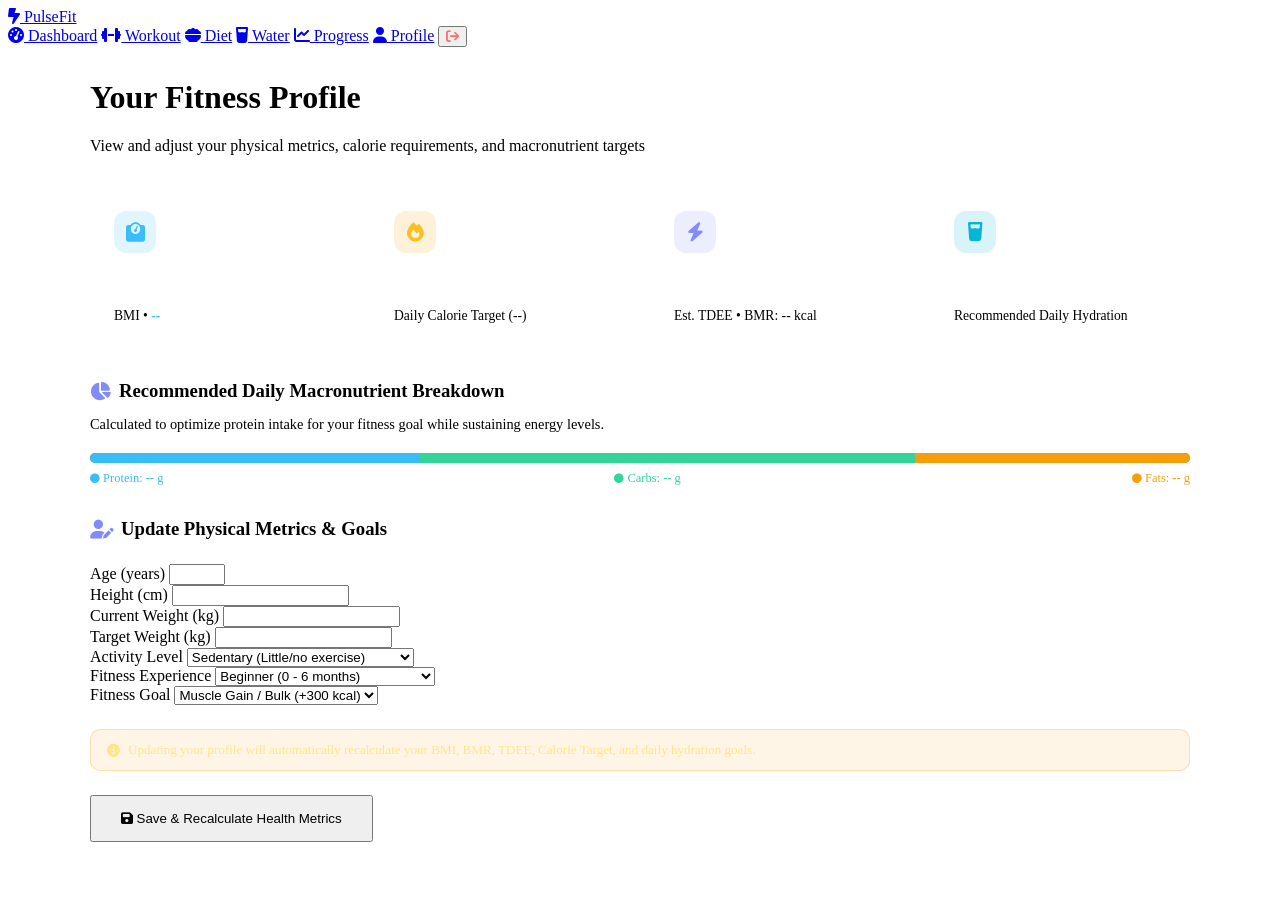
==== src/main/resources/static/profile.html @ 6e2e1f79 "my fintness Web-Application" ====
<!DOCTYPE html>
<html lang="en">
<head>
  <meta charset="UTF-8">
  <meta name="viewport" content="width=device-width, initial-scale=1.0">
  <title>My Fitness Profile — PulseFit</title>
  <link rel="stylesheet" href="/css/main.css">
  <link rel="stylesheet" href="/css/components.css">
  <link rel="preconnect" href="https://fonts.googleapis.com">
  <link rel="preconnect" href="https://fonts.gstatic.com" crossorigin>
  <link href="https://fonts.googleapis.com/css2?family=Inter:wght@400;500;600;700;800&display=swap" rel="stylesheet">
  <link rel="stylesheet" href="https://cdnjs.cloudflare.com/ajax/libs/font-awesome/6.5.1/css/all.min.css">
  <style>
    .profile-container {
      max-width: 1100px;
      margin: 2rem auto;
      padding: 0 1.5rem;
    }
    .metrics-summary-grid {
      display: grid;
      grid-template-columns: repeat(auto-fit, minmax(200px, 1fr));
      gap: 1.25rem;
      margin-bottom: 2rem;
    }
    .metric-card {
      background: var(--glass);
      border: 1px solid var(--border-color);
      border-radius: 16px;
      padding: 1.5rem;
      position: relative;
      overflow: hidden;
      display: flex;
      flex-direction: column;
      justify-content: space-between;
    }
    .metric-card .icon-badge {
      width: 42px;
      height: 42px;
      border-radius: 12px;
      display: flex;
      align-items: center;
      justify-content: center;
      margin-bottom: 1rem;
      font-size: 1.2rem;
    }
    .metric-card .val {
      font-size: 1.8rem;
      font-weight: 800;
      color: #ffffff;
      line-height: 1.2;
    }
    .metric-card .sub {
      font-size: 0.85rem;
      color: var(--text-muted);
      margin-top: 0.25rem;
    }
    .macro-bar-container {
      margin-top: 1rem;
      background: rgba(15, 23, 42, 0.6);
      height: 10px;
      border-radius: 9999px;
      overflow: hidden;
      display: flex;
    }
    .macro-segment {
      height: 100%;
    }
    .macro-legend {
      display: flex;
      justify-content: space-between;
      margin-top: 0.5rem;
      font-size: 0.78rem;
    }
  </style>
</head>
<body>

  <!-- App Navbar -->
  <header class="navbar">
    <a href="/dashboard.html" class="brand">
      <i class="fa-solid fa-bolt-lightning"></i> PulseFit
    </a>
    <nav class="nav-links">
      <a href="/dashboard.html" class="btn btn-outline"><i class="fa-solid fa-gauge-high"></i> Dashboard</a>
      <a href="/workout.html" class="btn btn-outline"><i class="fa-solid fa-dumbbell"></i> Workout</a>
      <a href="/diet.html" class="btn btn-outline"><i class="fa-solid fa-bowl-food"></i> Diet</a>
      <a href="/water.html" class="btn btn-outline"><i class="fa-solid fa-glass-water"></i> Water</a>
      <a href="/progress.html" class="btn btn-outline"><i class="fa-solid fa-chart-line"></i> Progress</a>
      <a href="/profile.html" class="btn btn-primary"><i class="fa-solid fa-user"></i> Profile</a>
      <button onclick="logout()" class="btn btn-outline" style="color: #f87171;"><i class="fa-solid fa-arrow-right-from-bracket"></i></button>
    </nav>
  </header>

  <main class="profile-container">
    <div style="margin-bottom: 2rem;">
      <h1 style="font-size: 2rem; font-weight: 800;" id="userGreeting">Your Fitness Profile</h1>
      <p style="color: var(--text-muted); margin-top: 0.25rem;">View and adjust your physical metrics, calorie requirements, and macronutrient targets</p>
    </div>

    <!-- Metrics Cards Grid -->
    <div class="metrics-summary-grid">
      <!-- BMI Card -->
      <div class="metric-card">
        <div>
          <div class="icon-badge" style="background: rgba(56, 189, 248, 0.15); color: #38bdf8;">
            <i class="fa-solid fa-weight-scale"></i>
          </div>
          <div class="val" id="cardBmi">--</div>
          <div class="sub">BMI &bull; <span id="cardBmiCat" style="color: #38bdf8; font-weight: 600;">--</span></div>
        </div>
      </div>

      <!-- Calorie Target Card -->
      <div class="metric-card">
        <div>
          <div class="icon-badge" style="background: rgba(245, 158, 11, 0.15); color: #fbbf24;">
            <i class="fa-solid fa-fire"></i>
          </div>
          <div class="val" id="cardCalories">-- kcal</div>
          <div class="sub">Daily Calorie Target (<span id="cardGoal">--</span>)</div>
        </div>
      </div>

      <!-- TDEE & BMR Card -->
      <div class="metric-card">
        <div>
          <div class="icon-badge" style="background: rgba(129, 140, 248, 0.15); color: #818cf8;">
            <i class="fa-solid fa-bolt"></i>
          </div>
          <div class="val" id="cardTdee">-- kcal</div>
          <div class="sub">Est. TDEE &bull; BMR: <span id="cardBmr">--</span> kcal</div>
        </div>
      </div>

      <!-- Water Goal Card -->
      <div class="metric-card">
        <div>
          <div class="icon-badge" style="background: rgba(6, 182, 212, 0.15); color: #06b6d4;">
            <i class="fa-solid fa-glass-water"></i>
          </div>
          <div class="val" id="cardWater">-- L</div>
          <div class="sub">Recommended Daily Hydration</div>
        </div>
      </div>
    </div>

    <!-- Macronutrients Target Card -->
    <div class="card" style="margin-bottom: 2rem;">
      <h3 style="display: flex; align-items: center; gap: 0.5rem; margin-bottom: 0.5rem;">
        <i class="fa-solid fa-chart-pie" style="color: #818cf8;"></i> Recommended Daily Macronutrient Breakdown
      </h3>
      <p style="color: var(--text-muted); font-size: 0.9rem;">Calculated to optimize protein intake for your fitness goal while sustaining energy levels.</p>

      <div class="macro-bar-container" style="margin-top: 1.25rem;">
        <div id="barProtein" class="macro-segment" style="background: #38bdf8; width: 30%;"></div>
        <div id="barCarbs" class="macro-segment" style="background: #34d399; width: 45%;"></div>
        <div id="barFat" class="macro-segment" style="background: #f59e0b; width: 25%;"></div>
      </div>

      <div class="macro-legend">
        <span style="color: #38bdf8;"><i class="fa-solid fa-circle" style="font-size: 0.6rem;"></i> Protein: <strong id="valProtein">--</strong> g</span>
        <span style="color: #34d399;"><i class="fa-solid fa-circle" style="font-size: 0.6rem;"></i> Carbs: <strong id="valCarbs">--</strong> g</span>
        <span style="color: #f59e0b;"><i class="fa-solid fa-circle" style="font-size: 0.6rem;"></i> Fats: <strong id="valFat">--</strong> g</span>
      </div>
    </div>

    <!-- Edit Profile Form -->
    <div class="card">
      <h3 style="display: flex; align-items: center; gap: 0.5rem; margin-bottom: 1.5rem;">
        <i class="fa-solid fa-user-pen" style="color: #818cf8;"></i> Update Physical Metrics & Goals
      </h3>

      <form id="profileForm">
        <div class="form-row">
          <div class="form-group">
            <label for="profAge">Age (years)</label>
            <input type="number" id="profAge" class="form-control" min="12" max="100" required>
          </div>
          <div class="form-group">
            <label for="profHeight">Height (cm)</label>
            <input type="number" id="profHeight" class="form-control" step="0.1" required>
          </div>
          <div class="form-group">
            <label for="profWeight">Current Weight (kg)</label>
            <input type="number" id="profWeight" class="form-control" step="0.1" required>
          </div>
          <div class="form-group">
            <label for="profTargetWeight">Target Weight (kg)</label>
            <input type="number" id="profTargetWeight" class="form-control" step="0.1">
          </div>
        </div>

        <div class="form-row">
          <div class="form-group">
            <label for="profActivity">Activity Level</label>
            <select id="profActivity" class="form-control" required>
              <option value="SEDENTARY">Sedentary (Little/no exercise)</option>
              <option value="LIGHTLY_ACTIVE">Lightly Active (1-3 days/week)</option>
              <option value="MODERATELY_ACTIVE">Moderately Active (3-5 days/week)</option>
              <option value="VERY_ACTIVE">Very Active (6-7 days/week)</option>
            </select>
          </div>

          <div class="form-group">
            <label for="profExperience">Fitness Experience</label>
            <select id="profExperience" class="form-control" required>
              <option value="BEGINNER">Beginner (0 - 6 months)</option>
              <option value="INTERMEDIATE">Intermediate (6 months - 2 years)</option>
              <option value="ADVANCED">Advanced (2+ years)</option>
            </select>
          </div>

          <div class="form-group">
            <label for="profGoal">Fitness Goal</label>
            <select id="profGoal" class="form-control" required>
              <option value="MUSCLE_GAIN">Muscle Gain / Bulk (+300 kcal)</option>
              <option value="FAT_LOSS">Fat Loss (-400 kcal)</option>
              <option value="WEIGHT_LOSS">Weight Loss (-500 kcal)</option>
              <option value="MAINTENANCE">Weight Maintenance</option>
              <option value="GENERAL_FITNESS">General Fitness</option>
            </select>
          </div>
        </div>

        <div style="background: rgba(245, 158, 11, 0.1); border: 1px solid rgba(245, 158, 11, 0.25); border-radius: 10px; padding: 0.75rem 1rem; font-size: 0.82rem; color: #fde68a; margin: 1.5rem 0; display: flex; gap: 0.5rem; align-items: center;">
          <i class="fa-solid fa-circle-info"></i>
          <span>Updating your profile will automatically recalculate your BMI, BMR, TDEE, Calorie Target, and daily hydration goals.</span>
        </div>

        <button type="submit" class="btn btn-primary" id="saveBtn" style="padding: 0.85rem 1.8rem;">
          <i class="fa-solid fa-floppy-disk"></i> Save & Recalculate Health Metrics
        </button>
      </form>
    </div>
  </main>

  <script src="/js/api.js"></script>
  <script>
    if (!isAuthenticated()) {
      window.location.href = '/login.html';
    }

    const user = getUser();
    if (user && user.fullName) {
      document.getElementById('userGreeting').textContent = `${user.fullName}'s Fitness Profile`;
    }

    async function loadProfile() {
      try {
        const response = await apiFetch('/api/users/profile');
        if (response.success && response.data) {
          populateProfile(response.data);
        }
      } catch (err) {
        showToast('Failed to load profile: ' + err.message, 'error');
      }
    }

    function populateProfile(p) {
      document.getElementById('cardBmi').textContent = p.bmi ? p.bmi.toFixed(1) : '--';
      document.getElementById('cardBmiCat').textContent = p.bmiCategory || '--';
      document.getElementById('cardCalories').textContent = (p.dailyCalorieTarget ? p.dailyCalorieTarget.toLocaleString() : '--') + ' kcal';
      document.getElementById('cardGoal').textContent = (p.fitnessGoal || '').replace('_', ' ');
      document.getElementById('cardTdee').textContent = (p.tdee ? Math.round(p.tdee).toLocaleString() : '--') + ' kcal';
      document.getElementById('cardBmr').textContent = p.bmr ? Math.round(p.bmr).toLocaleString() : '--';
      document.getElementById('cardWater').textContent = p.waterTargetMl ? (p.waterTargetMl / 1000).toFixed(1) + ' L' : '--';

      // Macros
      document.getElementById('valProtein').textContent = p.proteinTargetG || 0;
      document.getElementById('valCarbs').textContent = p.carbsTargetG || 0;
      document.getElementById('valFat').textContent = p.fatTargetG || 0;

      const totalMacroGrams = (p.proteinTargetG || 0) + (p.carbsTargetG || 0) + (p.fatTargetG || 0);
      if (totalMacroGrams > 0) {
        document.getElementById('barProtein').style.width = ((p.proteinTargetG / totalMacroGrams) * 100) + '%';
        document.getElementById('barCarbs').style.width = ((p.carbsTargetG / totalMacroGrams) * 100) + '%';
        document.getElementById('barFat').style.width = ((p.fatTargetG / totalMacroGrams) * 100) + '%';
      }

      // Populate Form Fields
      document.getElementById('profAge').value = p.age || '';
      document.getElementById('profHeight').value = p.heightCm || '';
      document.getElementById('profWeight').value = p.weightKg || '';
      document.getElementById('profTargetWeight').value = p.targetWeightKg || '';
      if (p.activityLevel) document.getElementById('profActivity').value = p.activityLevel;
      if (p.fitnessExperience) document.getElementById('profExperience').value = p.fitnessExperience;
      if (p.fitnessGoal) document.getElementById('profGoal').value = p.fitnessGoal;
    }

    document.getElementById('profileForm').addEventListener('submit', async (e) => {
      e.preventDefault();
      const saveBtn = document.getElementById('saveBtn');
      saveBtn.disabled = true;
      saveBtn.innerHTML = '<i class="fa-solid fa-spinner fa-spin"></i> Recalculating...';

      const payload = {
        age: parseInt(document.getElementById('profAge').value),
        heightCm: parseFloat(document.getElementById('profHeight').value),
        weightKg: parseFloat(document.getElementById('profWeight').value),
        targetWeightKg: parseFloat(document.getElementById('profTargetWeight').value) || parseFloat(document.getElementById('profWeight').value),
        activityLevel: document.getElementById('profActivity').value,
        fitnessExperience: document.getElementById('profExperience').value,
        fitnessGoal: document.getElementById('profGoal').value
      };

      try {
        const response = await apiFetch('/api/users/profile', {
          method: 'PUT',
          body: JSON.stringify(payload)
        });

        if (response.success && response.data) {
          showToast('Profile updated & health metrics recalculated!', 'success');
          populateProfile(response.data);
        }
      } catch (err) {
        showToast(err.message || 'Failed to update profile', 'error');
      } finally {
        saveBtn.disabled = false;
        saveBtn.innerHTML = '<i class="fa-solid fa-floppy-disk"></i> Save & Recalculate Health Metrics';
      }
    });

    document.addEventListener('DOMContentLoaded', loadProfile);
  </script>
</body>
</html>
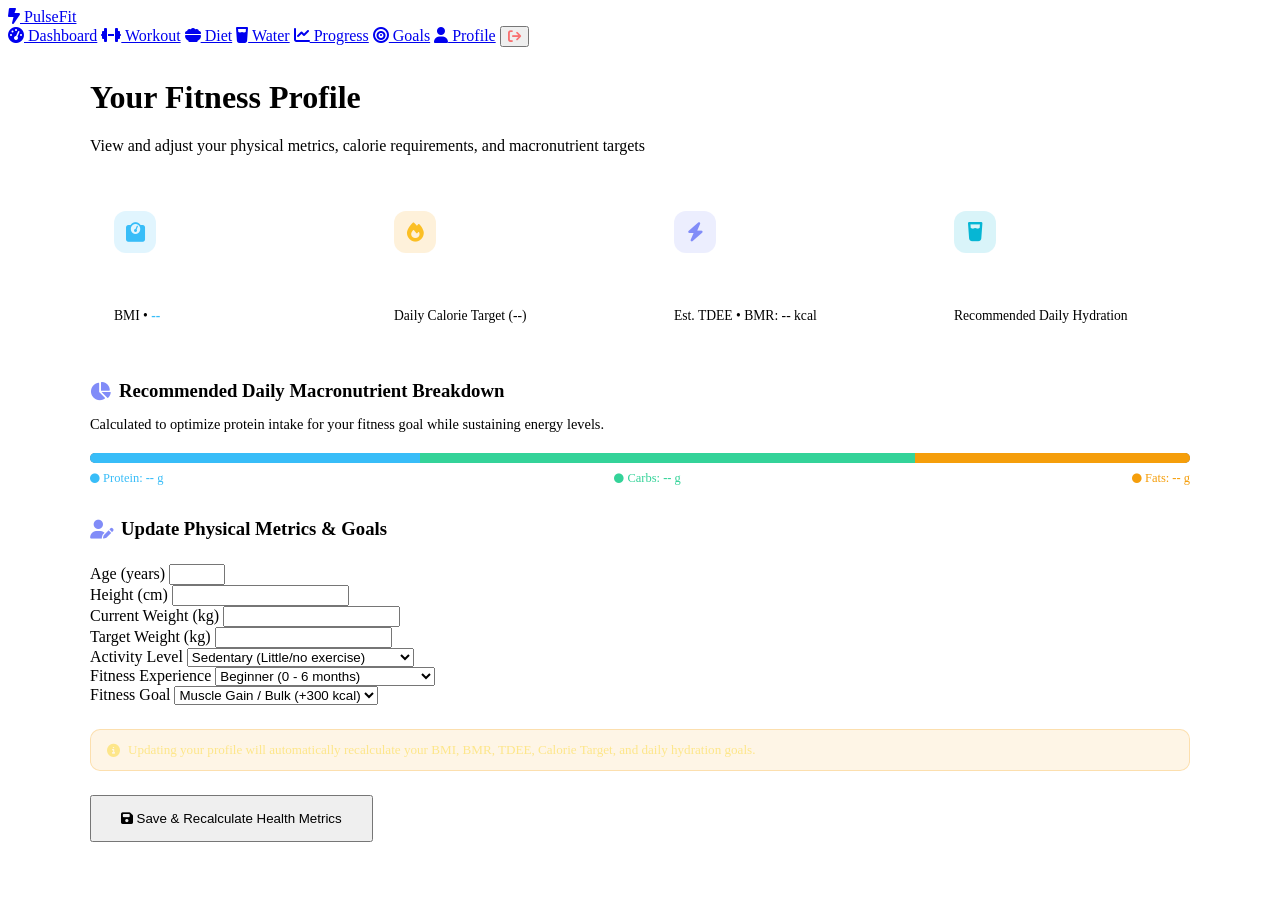
==== commit 1445694f: "inserted daily workout traiking and other features" ====
--- a/src/main/resources/static/profile.html
+++ b/src/main/resources/static/profile.html
@@ -86,6 +86,7 @@
       <a href="/diet.html" class="btn btn-outline"><i class="fa-solid fa-bowl-food"></i> Diet</a>
       <a href="/water.html" class="btn btn-outline"><i class="fa-solid fa-glass-water"></i> Water</a>
       <a href="/progress.html" class="btn btn-outline"><i class="fa-solid fa-chart-line"></i> Progress</a>
+      <a href="/goals.html" class="btn btn-outline"><i class="fa-solid fa-bullseye"></i> Goals</a>
       <a href="/profile.html" class="btn btn-primary"><i class="fa-solid fa-user"></i> Profile</a>
       <button onclick="logout()" class="btn btn-outline" style="color: #f87171;"><i class="fa-solid fa-arrow-right-from-bracket"></i></button>
     </nav>
